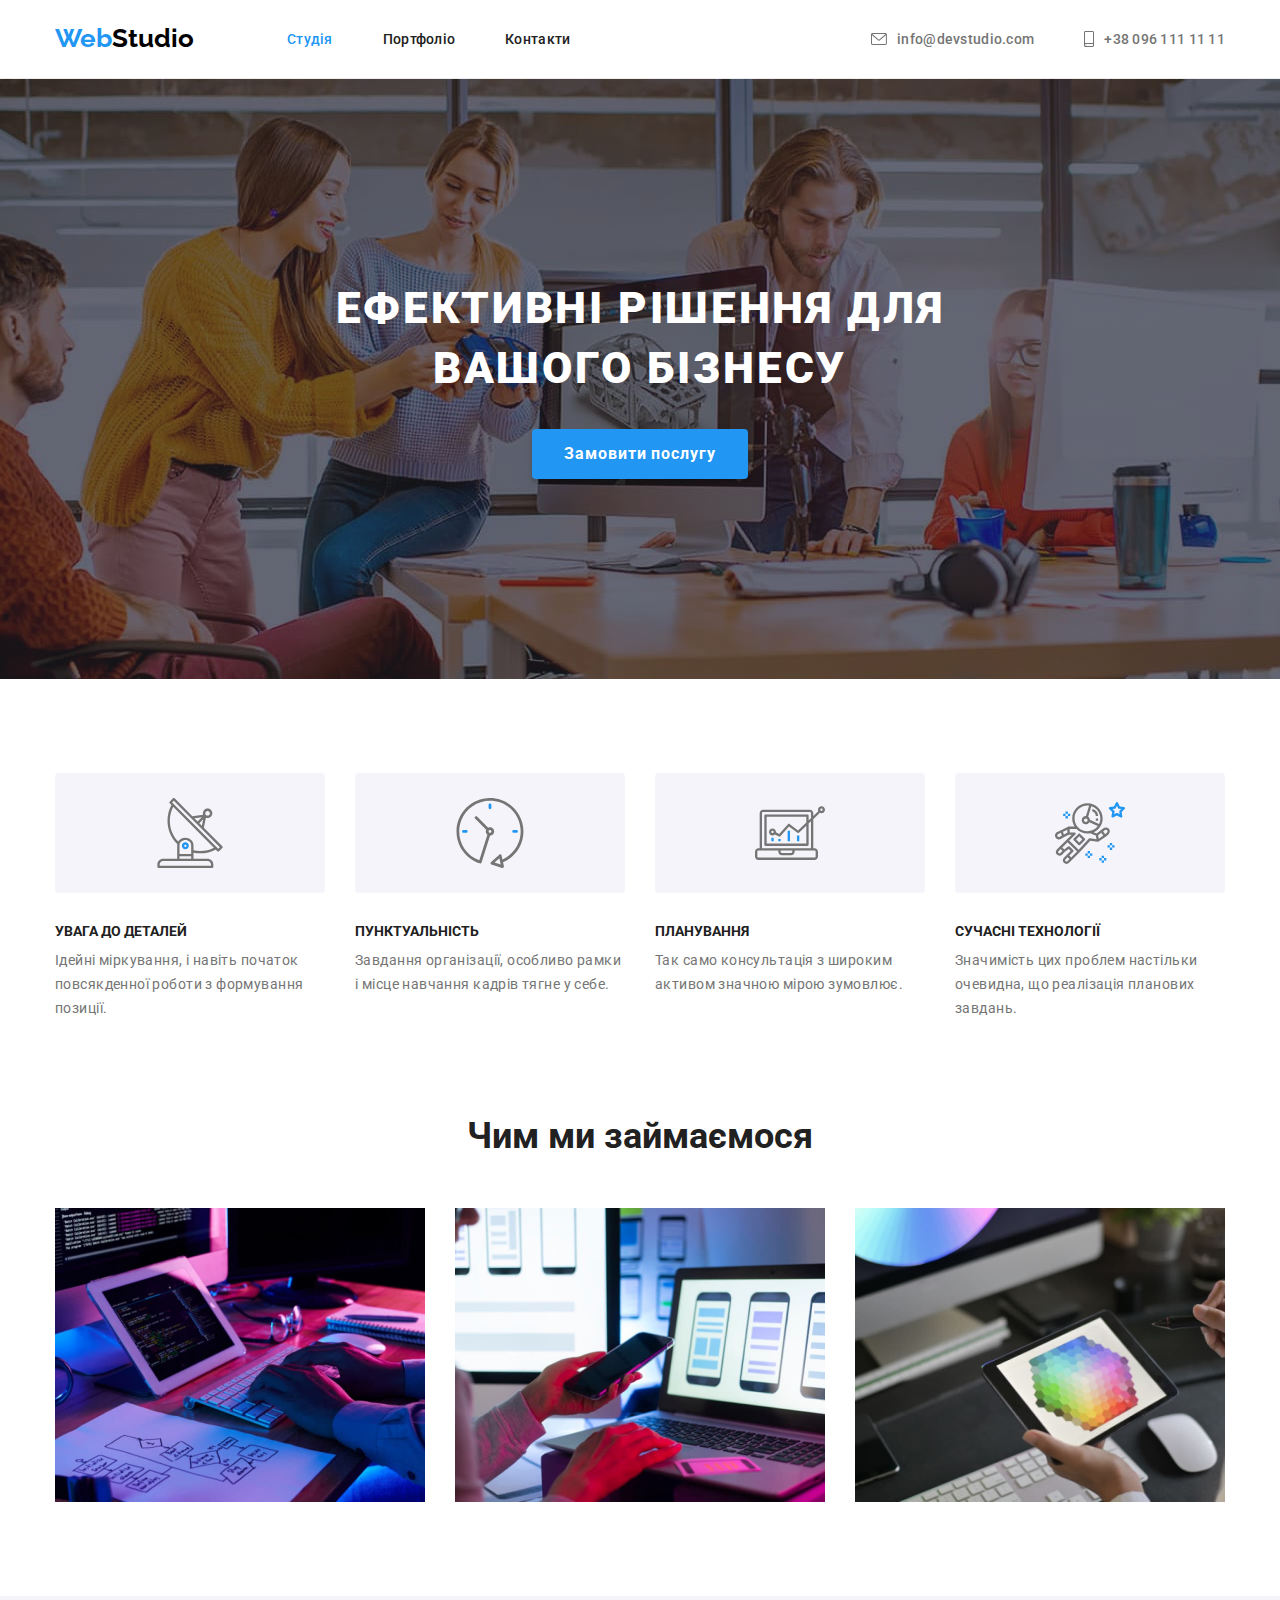
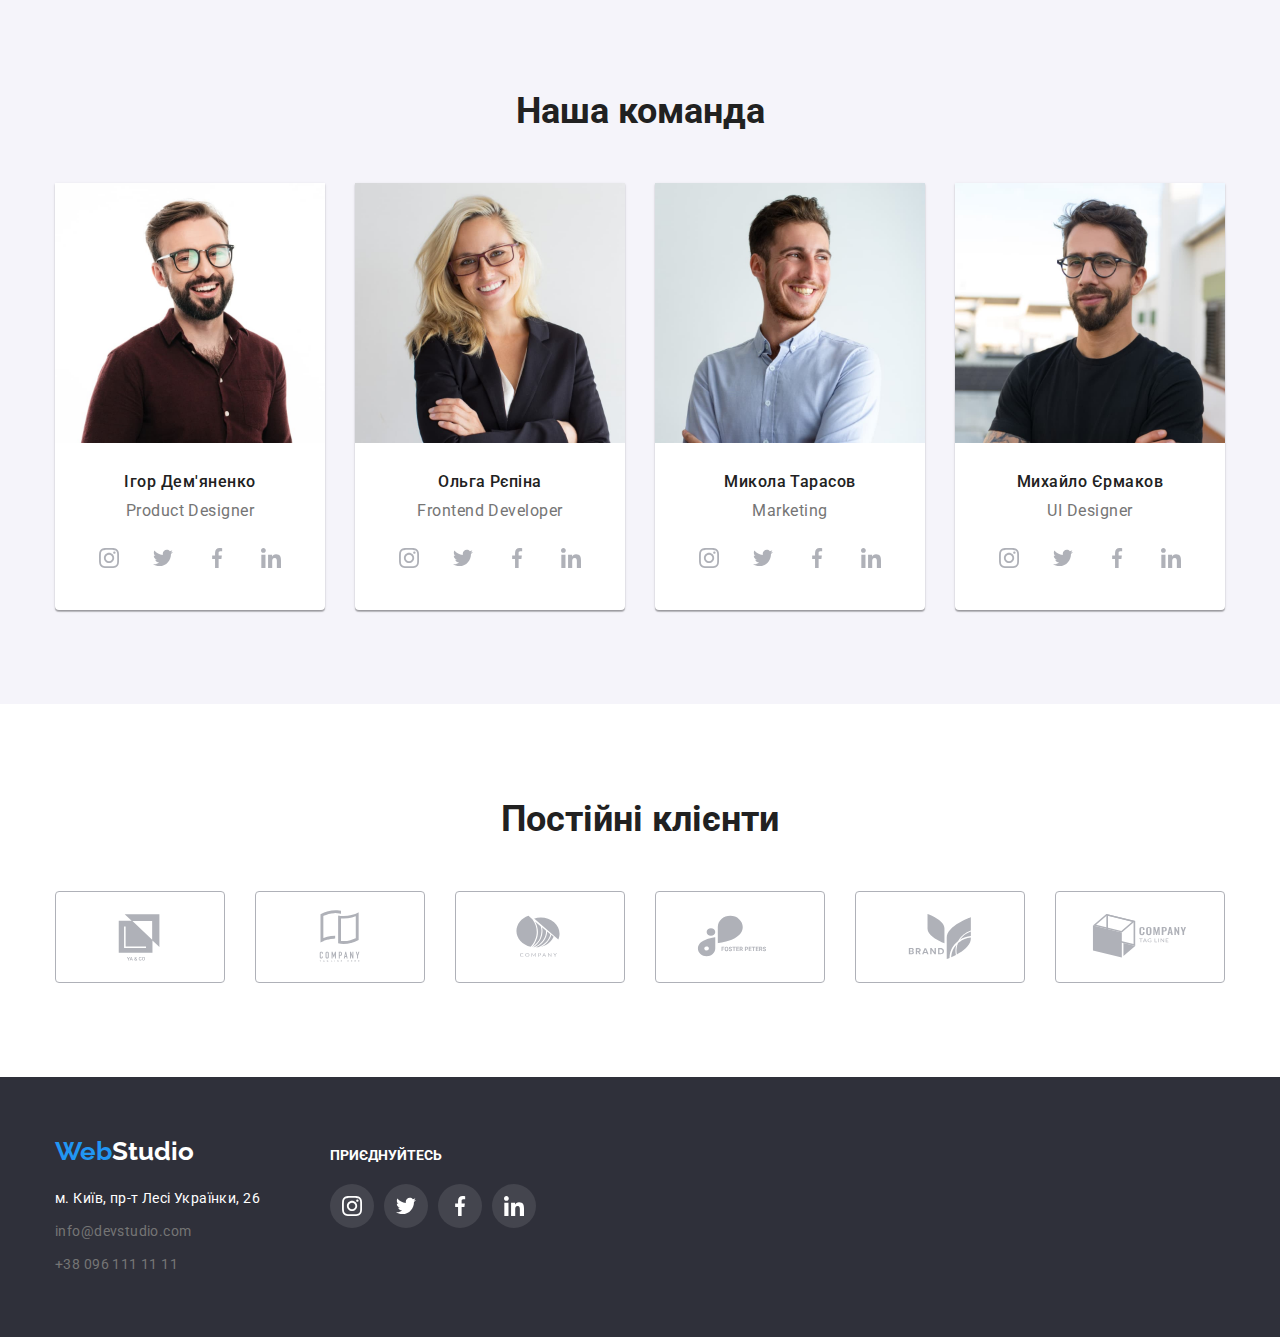
==== index.html @ 62f0c090 "Added hm4" ====
<!DOCTYPE html>
<html lang="uk">
  <head>
    <meta charset="UTF-8" />
    <meta http-equiv="X-UA-Compatible" content="IE=edge" />
    <meta name="viewport" content="width=device-width, initial-scale=1.0" />
    <link rel="preconnect" href="https://fonts.googleapis.com" />
    <link rel="preconnect" href="https://fonts.gstatic.com" crossorigin />
    <link
      href="https://fonts.googleapis.com/css2?family=Raleway:wght@700&family=Roboto:wght@400;500;700;900&display=swap"
      rel="stylesheet"
    />
    <link
      rel="stylesheet"
      href="https://cdnjs.cloudflare.com/ajax/libs/modern-normalize/1.1.0/modern-normalize.css"
      integrity="sha512-Y0MM+V6ymRKN2zStTqzQ227DWhhp4Mzdo6gnlRnuaNCbc+YN/ZH0sBCLTM4M0oSy9c9VKiCvd4Jk44aCLrNS5Q=="
      crossorigin="anonymous"
      referrerpolicy="no-referrer"
    />
    <link rel="stylesheet" href="./css/styles.css" />
    <title>WebStudio</title>
  </head>
  <body>
    <header class="index-header">
      <div class="container header-container">
        <a href="./index.html" class="logo-header"
          ><span class="active">Web</span>Studio</a
        >
        <nav>
          <ul class="list nav-items">
            <li><a href="./index.html" class="active nav-item">Студія</a></li>
            <li>
              <a href="./portfolio.html" class="nav-item black-heading"
                >Портфоліо</a
              >
            </li>
            <li><a href="" class="nav-item black-heading">Контакти</a></li>
          </ul>
        </nav>
        <div class="container-header">
          <ul class="list header-contacts">
            <li class="contact">
              <a href="mailto:info@devstudio.com" class="contact">
                <svg class="icon mail">
                  <use href="./images/icons.svg#icon-mail"></use>
                </svg>
                info@devstudio.com</a
              >
            </li>
            <li class="contact">
              <svg class="icon phone">
                <use href="./images/icons.svg#icon-phone"></use>
              </svg>
              <a href="tel:+380961111111" class="contact">+38 096 111 11 11</a>
            </li>
          </ul>
        </div>
      </div>
    </header>
    <main>
      <section class="heading">
        <div class="container">
          <h1 class="heading-name">Ефективні рішення для вашого бізнесу</h1>
          <button type="button" class="order-btn">Замовити послугу</button>
        </div>
      </section>
      <section class="section sec-features">
        <div class="container">
        <h2 class="hidden">Переваги</h2>
        <ul class="list sec-features">
          <li class="feature-card">
            <div class="icon-container">
              <svg class="icon feature-icon">
                <use href="./images/icons.svg#icon-antenna"></use>
              </svg>
            </div>
            <h3 class="feature-name">УВАГА ДО ДЕТАЛЕЙ</h3>
            <p class="feature-about">
              Ідейні міркування, і навіть початок повсякденної роботи з
              формування позиції.
            </p>
          </li>
          <li class="feature-card">
            <div class="icon-container">
              <svg class="icon feature-icon">
                <use href="./images/icons.svg#icon-clock"></use>
              </svg>
            </div>
            <h3 class="feature-name">ПУНКТУАЛЬНІСТЬ</h3>
            <p class="feature-about">
              Завдання організації, особливо рамки і місце навчання кадрів тягне
              у себе.
            </p>
          </li>
          <li class="feature-card">
            <div class="icon-container">
              <svg class="icon feature-icon">
                <use href="./images/icons.svg#icon-diagram"></use>
              </svg>
            </div>
            <h3 class="feature-name">ПЛАНУВАННЯ</h3>
            <p class="feature-about">
              Так само консультація з широким активом значною мірою зумовлює.
            </p>
          </li>
          <li class="feature-card">
            <div class="icon-container">
              <svg class="icon feature-icon">
                <use href="./images/icons.svg#icon-astronaut"></use>
              </svg>
            </div>
            <h3 class="feature-name">СУЧАСНІ ТЕХНОЛОГІЇ</h3>
            <p class="feature-about">
              Значимість цих проблем настільки очевидна, що реалізація планових
              завдань.
            </p>
          </li>
        </ul>
      </div>
      </section>
      <section class="section what-we-do">
        <div class="container">
          <h2 class="sec-heading">Чим ми займаємося</h2>
          <ul class="list programming-list">
            <li>
              <img
                src="./images/programming_1.jpg"
                alt="programming picture"
                class="sec-heading-img"
              />
            </li>
            <li>
              <img
                src="./images/programming_2.jpg"
                alt="programming picture"
                class="sec-heading-img"
              />
            </li>
            <li>
              <img
                src="./images/programming_3.jpg"
                alt="programming picture"
                class="sec-heading-img"
              />
            </li>
          </ul>
        </div>
      </section>
      <section class="light-grey section">
        <div class="container">
          <h2 class="sec-heading">Наша команда</h2>
          <ul class="list team">
            <li class="team-card">
              <img
                src="./images/product_designer.jpg"
                alt="product designer"
                class="team-img"
              />
              <div class="team-about">
                <h3 class="team-name">Ігор Дем'яненко</h3>
                <p class="team-prof">Product Designer</p>
                <ul class="list social-media-icons">
                  <li class="social-media-icon-bcg">
                    <a href="#" class="social-media-link">
                      <svg class="social-media-icon">
                        <use href="./images/icons.svg#icon-instagram"></use>
                      </svg>
                    </a>
                  </li>
                  <li class="social-media-icon-bcg">
                    <a href="#" class="social-media-link">
                      <svg class="social-media-icon">
                        <use href="./images/icons.svg#icon-twitter"></use>
                      </svg>
                    </a>
                  </li>
                  <li class="social-media-icon-bcg">
                    <a href="#" class="social-media-link">
                      <svg class="social-media-icon">
                        <use href="./images/icons.svg#icon-facebook"></use>
                      </svg>
                    </a>
                  </li>
                  <li class="social-media-icon-bcg">
                    <a href="#" class="social-media-link">
                      <svg class="social-media-icon">
                        <use href="./images/icons.svg#icon-linkedin"></use>
                      </svg>
                    </a>
                  </li>
                </ul>
              </div>
            </li>
            <li class="team-card">
              <img
                src="./images/frontend_developer.jpg"
                alt="frontend developer"
                class="team-img"
              />
              <div class="team-about">
                <h3 class="team-name">Ольга Рєпіна</h3>
                <p class="team-prof">Frontend Developer</p>
                <ul class="list social-media-icons">
                  <li class="social-media-icon-bcg">
                    <a href="#" class="social-media-link">
                      <svg class="social-media-icon">
                        <use href="./images/icons.svg#icon-instagram"></use>
                      </svg>
                    </a>
                  </li>
                  <li class="social-media-icon-bcg">
                    <a href="#" class="social-media-link">
                      <svg class="social-media-icon">
                        <use href="./images/icons.svg#icon-twitter"></use>
                      </svg>
                    </a>
                  </li>
                  <li class="social-media-icon-bcg">
                    <a href="#" class="social-media-link">
                      <svg class="social-media-icon">
                        <use href="./images/icons.svg#icon-facebook"></use>
                      </svg>
                    </a>
                  </li>
                  <li class="social-media-icon-bcg">
                    <a href="#" class="social-media-link">
                      <svg class="social-media-icon">
                        <use href="./images/icons.svg#icon-linkedin"></use>
                      </svg>
                    </a>
                  </li>
                </ul>
              </div>
            </li>
            <li class="team-card">
              <img
                src="./images/marketing.jpg"
                alt="marketing"
                class="team-img"
              />
              <div class="team-about">
                <h3 class="team-name">Микола Тарасов</h3>
                <p class="team-prof">Marketing</p>
                <ul class="list social-media-icons">
                  <li class="social-media-icon-bcg">
                    <a href="#" class="social-media-link">
                      <svg class="social-media-icon">
                        <use href="./images/icons.svg#icon-instagram"></use>
                      </svg>
                    </a>
                  </li>
                  <li class="social-media-icon-bcg">
                    <a href="#" class="social-media-link">
                      <svg class="social-media-icon">
                        <use href="./images/icons.svg#icon-twitter"></use>
                      </svg>
                    </a>
                  </li>
                  <li class="social-media-icon-bcg">
                    <a href="#" class="social-media-link">
                      <svg class="social-media-icon">
                        <use href="./images/icons.svg#icon-facebook"></use>
                      </svg>
                    </a>
                  </li>
                  <li class="social-media-icon-bcg">
                    <a href="#" class="social-media-link">
                      <svg class="social-media-icon">
                        <use href="./images/icons.svg#icon-linkedin"></use>
                      </svg>
                    </a>
                  </li>
                </ul>
              </div>
            </li>
            <li class="team-card">
              <img
                src="./images/ui_designer.jpg"
                alt="ui designer"
                class="team-img"
              />
              <div class="team-about">
                <h3 class="team-name">Михайло Єрмаков</h3>
                <p class="team-prof">UI Designer</p>
                <ul class="list social-media-icons">
                  <li class="social-media-icon-bcg">
                    <a href="#" class="social-media-link">
                      <svg class="social-media-icon">
                        <use href="./images/icons.svg#icon-instagram"></use>
                      </svg>
                    </a>
                  </li>
                  <li class="social-media-icon-bcg">
                    <a href="#" class="social-media-link">
                      <svg class="social-media-icon">
                        <use href="./images/icons.svg#icon-twitter"></use>
                      </svg>
                    </a>
                  </li>
                  <li class="social-media-icon-bcg">
                    <a href="#" class="social-media-link">
                      <svg class="social-media-icon">
                        <use href="./images/icons.svg#icon-facebook"></use>
                      </svg>
                    </a>
                  </li>
                  <li class="social-media-icon-bcg">
                    <a href="#" class="social-media-link">
                      <svg class="social-media-icon">
                        <use href="./images/icons.svg#icon-linkedin"></use>
                      </svg>
                    </a>
                  </li>
                </ul>
              </div>
            </li>
          </ul>
        </div>
      </section>
      <section class="section">
        <h2 class="sec-heading">Постійні клієнти</h2>
        <ul class="list clients">
          <li class="client">
            <a href="#" class="client-link">
              <svg class="client-icon">
                <use href="./images/icons.svg#icon-client"></use>
              </svg>
            </a>
          </li>
          <li class="client">
            <a href="#" class="client-link">
              <svg class="client-icon">
                <use href="./images/icons.svg#icon-client-1"></use>
              </svg>
            </a>
          </li>
          <li class="client">
            <a href="#" class="client-link">
              <svg class="client-icon">
                <use href="./images/icons.svg#icon-client-2"></use>
              </svg>
            </a>
          </li>
          <li class="client">
            <a href="#" class="client-link">
              <svg class="client-icon">
                <use href="./images/icons.svg#icon-client-3"></use>
              </svg>
            </a>
          </li>
          <li class="client">
            <a href="#" class="client-link">
              <svg class="client-icon">
                <use href="./images/icons.svg#icon-client-4"></use>
              </svg>
            </a>
          </li>
          <li class="client">
            <a href="#" class="client-link">
              <svg class="client-icon">
                <use href="./images/icons.svg#icon-client-5"></use>
              </svg>
            </a>
          </li>
        </ul>
      </section>
    </main>
    <footer class="contacts">
      <div class="container footer">
        <div>
          <a href=" " target="_blank" class="logo-footer"
            ><span class="active">Web</span>Studio</a
          >
          <address>
            <ul class="list">
              <li class="footer-link">
                <a
                  class="link white"
                  href="https://www.google.com/maps/place/Lesi+Ukrainky+Blvd,+26,+Kyiv,+02000/@50.4265841,30.5361971,17z/data=!3m1!4b1!4m5!3m4!1s0x40d4cf0e033ecbe9:0x57a4dffefec77da0!8m2!3d50.4265807!4d30.5383858"
                  target="_blank"
                  >м. Київ, пр-т Лесі Українки, 26</a
                >
              </li>
              <li class="footer-link">
                <a href="mailto:info@devstudio.com" class="link grey"
                  >info@devstudio.com</a
                >
              </li>
              <li class="footer-link">
                <a href="tel:+380961111111" class="link grey"
                  >+38 096 111 11 11</a
                >
              </li>
            </ul>
          </address>
        </div>
        <div>
          <p class="followership">Приєднуйтесь</p>
          <ul class="list social-media-icons">
            <li class="social-media-icon-bcg">
              <a href="#" class="social-media-link white">
                <svg class="social-media-icon">
                  <use href="./images/icons.svg#icon-instagram"></use>
                </svg>
              </a>
            </li>
            <li class="social-media-icon-bcg">
              <a href="#" class="social-media-link white">
                <svg class="social-media-icon">
                  <use href="./images/icons.svg#icon-twitter"></use>
                </svg>
              </a>
            </li>
            <li class="social-media-icon-bcg">
              <a href="#" class="social-media-link white">
                <svg class="social-media-icon">
                  <use href="./images/icons.svg#icon-facebook"></use>
                </svg>
              </a>
            </li>
            <li class="social-media-icon-bcg">
              <a href="#" class="social-media-link white">
                <svg class="social-media-icon">
                  <use href="./images/icons.svg#icon-linkedin"></use>
                </svg>
              </a>
            </li>
          </ul>
        </div>
      </div>
    </footer>
  </body>
</html>
---- css/styles.css ----
:root {
  --accent-blue: #2196f3;
  --accent-background: #2f303a;
  --black: #000;
  --black-heading: #212121;
  --font: "Roboto", Arial, sans-serif;
  --font-logo: "Raleway", Arial, sans-serif;
  --grey: #757575;
  --icon: #afb1b8;
  --light-grey: #f5f4fa;
  --white: #fff;
}
*,
*::after,
*::before {
  box-sizing: border-box;
}
body {
  background-color: var(--white);
  color: var(--black-heading);
  font-family: var(--font);
  font-size: 14px;
  font-style: normal;
}
h1,
h2,
h3,
p {
  margin: 0;
}
img {
  display: block;
  height: auto;
  max-width: 100%;
}
ul {
  margin: 0;
  margin-block-start: 1em;
  margin-block-end: 1em;
  margin-inline-start: 0px;
  margin-inline-end: 0px;
  padding: 0;
  padding-inline-start: 40px;
}
.active {
  color: var(--accent-blue);
}
.black-heading {
  color: var(--black-heading);
}
.blue {
  background-color: var(--accent-blue);
  border-color: var(--accent-blue);
}
.client {
  height: 92px;
  width: 170px;
}
.clients {
  display: flex;
  gap: 30px;
  justify-content: center;
}
.client-icon {
  fill: currentColor;
  display: block;
  height: 60px;
  width: 106px;
}
.client-link {
  align-items: center;
  border: 1px solid var(--icon);
  border-radius: 4px;
  color: var(--icon);
  display: flex;
  justify-content: center;
  height: 100%;
  transition-duration: 250ms;
  transition-property: color, border-color;
  transition-timing-function: cubic-bezier(0.4, 0, 0.2, 1);
  width: 100%;
}
.client-link:hover,
.client-link:focus {
  border-color: var(--accent-blue);
  color: var(--accent-blue);
  cursor: pointer;
}
.contact {
  align-items: center;
  display: flex;
  gap: 10px;
  color: var(--grey);
  font-weight: 500;
  letter-spacing: 0.02em;
  text-decoration: none;
  transition-duration: 250ms;
  transition-timing-function: cubic-bezier(0.4, 0, 0.2, 1);
  transition-property: color;
}
.contact:hover,
.contact:focus {
  color: var(--accent-blue);
}
.contacts {
  background-color: var(--accent-background);
  padding: 60px 0px;
}
.container {
  margin: 0 auto;
  padding-left: 15px;
  padding-right: 15px;
  width: 1200px;
}
.container-header {
  list-style: none;
  margin: 0;
  padding: 0;
  display: flex;
  gap: 50px;
  margin-left: auto;
}
.sec-features {
  display: flex;
  gap: 30px;
  padding-bottom: 0;
}
.feature-about {
  color: var(--grey);
  letter-spacing: 0.03em;
  line-height: 1.71;
}
.feature-card {
  width: 270px;
}
.features-card > .icon {
  background-color: var(--light-grey);
  margin-bottom: 30px;
}
.feature-icon {
  height: 70px;
  width: 70px;
}
.features-list {
  display: flex;
  gap: 30px;
  padding-bottom: 0;
}
.feature-name {
  font-size: 14px;
  font-weight: 700;
  margin-bottom: 10px;
  text-transform: uppercase;
}
.followership {
  color: var(--white);
  font-weight: 700;
  line-height: 1.14;
  margin-bottom: 20px;
  text-decoration: none;
  text-transform: uppercase;
}
.footer.container {
  align-items: baseline;
  display: flex;
  gap: 70px;
}
.footer-link {
  display: block;
}
.footer-link:not(:last-child) {
  margin-bottom: 9px;
}
.grey {
  color: var(--grey);
}
.header-contacts {
  display: flex;
  gap: 50px;
  margin-left: auto;
  padding-top: 32px;
  padding-bottom: 32px;
}
.header-container {
  align-items: center;
  display: flex;
}
.heading {
  background-color: var(--accent-background);
  background-image: linear-gradient(
    to right,
    rgba(47, 48, 58, 0.4),
    rgba(47, 48, 58, 0.4)
  ),
  url("../images/heading.jpg");
  background-position: center;
  background-repeat: no-repeat;
  background-size: cover;
  margin: 0 auto;
  max-width: 1600px;
  min-height: 600px;
  padding: 200px 0px;
  text-align: center;
}
.heading-name {
  color: var(--white);
  font-size: 44px;
  font-weight: 900;
  letter-spacing: 0.06em;
  line-height: 1.36;
  margin: 0 auto 30px;
  text-transform: uppercase;
  width: 696px;
}
.hidden {
  border: 0;
  clip: rect(0 0 0 0);
  clip-path: inset(50%);
  height: 1px;
  overflow: hidden;
  padding: 0;
  position: absolute;
  margin: -1px;
  white-space: nowrap;
  width: 1px;
}
.icon {
  color: var(--grey);
  display: block;
  fill: currentColor;
}
.icon:hover, .icon:focus {
  color: var(--accent-blue);
}
.icon-container {
  align-items: center;
  background-color: var(--light-grey);
  border-radius: 4px;
  display: flex;
  height: 120px;
  justify-content: center;
  margin-bottom: 30px;
}
.icon.mail {
  height: 12px;
  width: 16px;
}
.icon.phone {
  height: 16px;
  width: 10px;
}
.index-header {
  border-bottom: 1px solid #ececec;
}
.light-grey {
  background-color: var(--light-grey);
  border-color: var(--light-grey);
}
.link {
  font-style: normal;
  line-height: 1.71;
  letter-spacing: 0.03em;
  text-decoration: none;
}
.link:hover,
.link:focus {
  color: var(--accent-blue);
}
.list {
  list-style: none;
  margin: 0;
  padding: 0;
}
.logo-header {
  color: var(--black);
  font-family: var(--font-logo);
  font-size: 26px;
  font-weight: 700;
  margin-right: 93px;
  padding: 24px 0px;
  text-decoration: none;
}
.logo-footer {
  display: block;
  color: var(--white);
  font-size: 26px;
  font-weight: 700;
  font-family: var(--font-logo);
  margin-bottom: 20px;
  text-decoration: none;
  width: 200px;
}
.menu {
  display: flex;
  gap: 8px;
  justify-content: center;
  margin-bottom: 50px;
}
.menu-btn {
  font-family: var(--font);
  font-size: 16px;
  font-weight: 500;
  color: var(--black-heading);
  cursor: pointer;
  background-color: var(--light-grey);
  border: none;
  border-radius: 4px;
  line-height: 1.62;
  letter-spacing: 0.03em;
  padding: 6px 22px;
}
.menu-btn:hover,
.menu-btn:focus {
  color: var(--white);
  background-color: var(--accent-blue);
  box-shadow: 0px 3px 1px rgba(0, 0, 0, 0.1), 0px 1px 2px rgba(0, 0, 0, 0.08),
  0px 2px 2px rgba(0, 0, 0, 0.12);
}
.nav-item {
  font-weight: 500;
  letter-spacing: 0.02em;
  padding-bottom: 32px;
  padding-top: 32px;
  text-decoration: none;
  transition-duration: 250ms;
  transition-timing-function: cubic-bezier(0.4, 0, 0.2, 1);
  transition-property: color;
}
.nav-item:hover,
.nav-item:focus {
  color: var(--accent-blue);
}
.nav-items {
  display: flex;
  gap: 50px;
}
.order-btn {
  background-color: var(--accent-blue);
  border: none;
  border-radius: 4px;
  box-shadow: 0px 4px 4px rgba(0, 0, 0, 0.15);
  color: var(--white);
  cursor: pointer;
  font-size: 16px;
  font-weight: 700;
  letter-spacing: 0.06em;
  line-height: 1.9;
  min-width: 216px;
  padding: 10px 32px;
  text-align: center;
}
.programming-list {
  display: flex;
  gap: 30px;
}
.project {
  width: 370px;
}
.project:hover,
.project:focus {
  box-shadow: 0px 1px 1px rgba(0, 0, 0, 0.12), 0px 4px 4px rgba(0, 0, 0, 0.06),
    1px 4px 6px rgba(0, 0, 0, 0.16);
}
.project-about {
  border: 1px solid var(--light-grey);
  border-top: none;
  padding: 20px 24px;
} 
.project-img {
  height: 294px;
  width: 370px;
}
.project-name {
  color: var(--black-heading);
  font-size: 18px;
  font-weight: 700;
  letter-spacing: 0.06em;
  line-height: 2;
}
.project-type {
  color: var(--grey);
  font-size: 16px;
  letter-spacing: 0.03em;
  line-height: 1.88;
  margin-top: 4px;
}
.projects {
  display: flex;
  flex-wrap: wrap;
  gap: 30px;
}
.section {
  padding: 94px 0;
}
.sec-heading {
  font-size: 36px;
  font-weight: 700;
  line-height: 1.2;
  margin-bottom: 50px;
  text-align: center;
}
.sec-heading-img {
  height: 294px;
  width: 370px;
}
.social-media-icon {
  fill: currentColor;
  height: 20px;
  width: 20px;
}
.social-media-icons {
  align-items: center;
  display: flex;
  gap: 10px;
  justify-content: center;
}
.social-media-icon-bcg {
  height: 44px;
  width: 44px;
}
.social-media-link {
  align-items: center;
  border-radius: 50%;
  color: var(--icon);
  display: flex;
  height: 100%;
  justify-content: center;
  width: 100%;
}
.social-media-link:hover,
.social-media-link:focus {
  background-color: var(--accent-blue);
  color: var(--white);
}
.social-media-link.white {
  background-color: rgba(255, 255, 255, 0.1);
  color: var(--white);
}
.social-media-link.white:hover,
.social-media-link.white:focus {
  background-color: var(--accent-blue);
  color: var(--white);
}
.team {
  display: flex;
  gap: 30px;
  text-align: center;
}
.team-about {
  padding: 30px 0;
}
.team-card {
  background-color: var(--white);
  box-shadow: 0px 1px 3px rgba(0, 0, 0, 0.12), 0px 1px 1px rgba(0, 0, 0, 0.14),
    0px 2px 1px rgba(0, 0, 0, 0.2);
  border-radius: 0 0 4px 4px;
}
.team-img {
  height: 260px;
  margin-bottom: 0px;
  width: 270px;
}
.team-name {
  font-weight: 500;
  font-size: 16px;
  letter-spacing: 0.03em;
  margin-bottom: 10px;
  text-align: center;
}
.team-prof {
  color: var(--grey);
  font-size: 16px;
  letter-spacing: 0.03em;
  margin-bottom: 16px;
  text-align: center;
}
.what-we-do {
  padding-top: 0;
}
.white {
  color: var(--white);
}
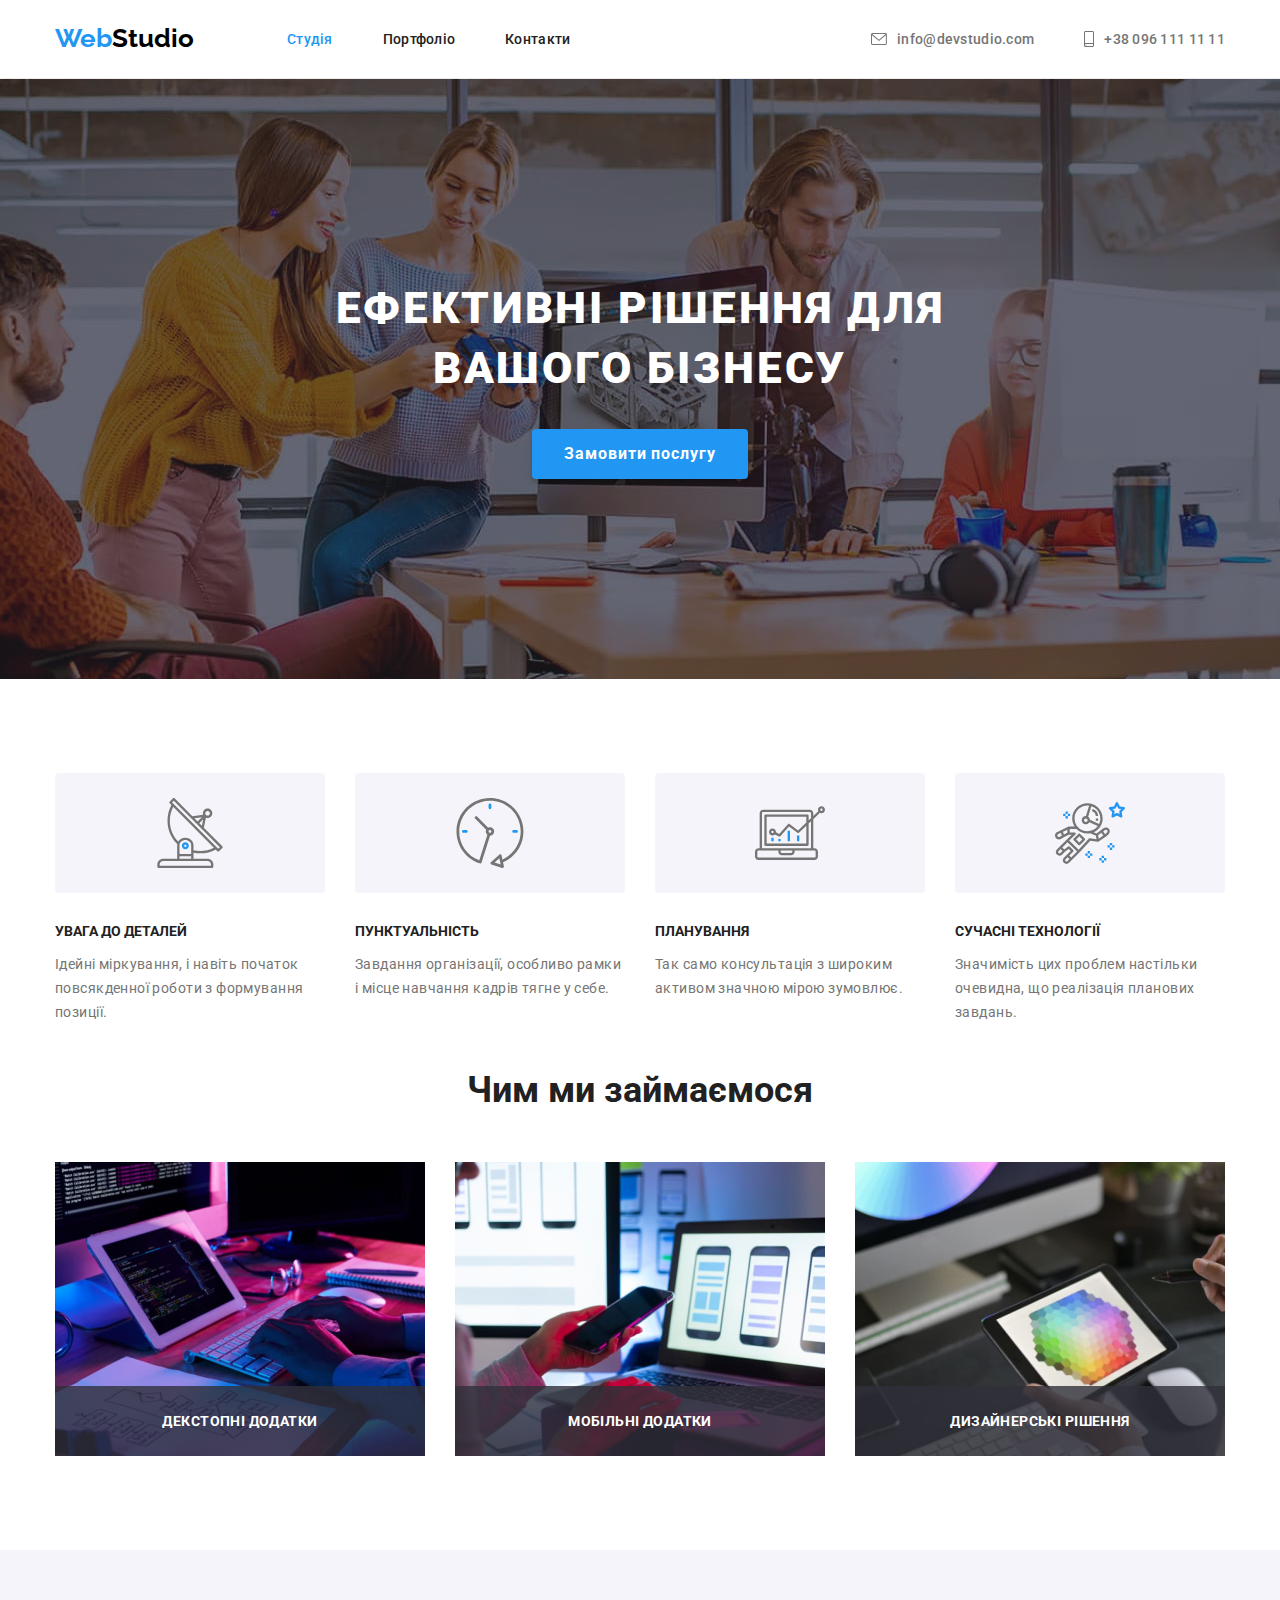
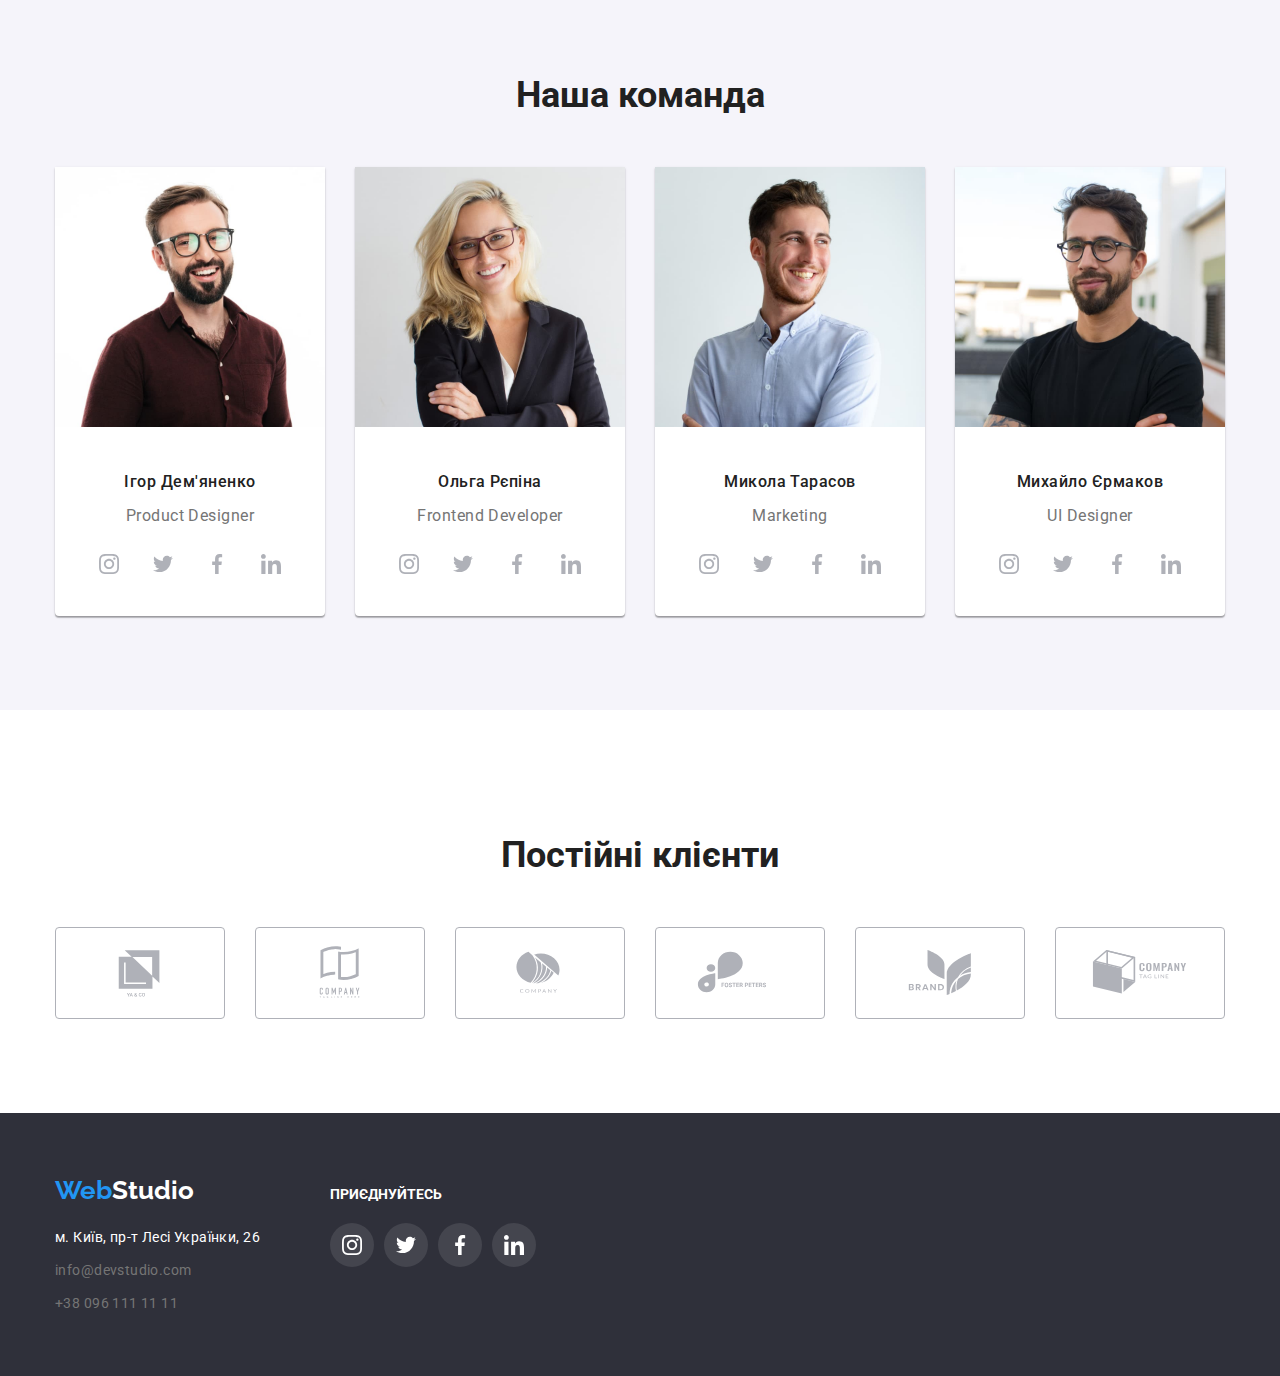
==== commit 699ca4e8: "Added activity-descr, js" ====
--- a/index.html
+++ b/index.html
@@ -28,13 +28,19 @@
         >
         <nav>
           <ul class="list nav-items">
-            <li><a href="./index.html" class="active nav-item">Студія</a></li>
+            <li>
+              <a href="./index.html" class="active nav-item">
+                Студія</a>
+              </li>
             <li>
               <a href="./portfolio.html" class="nav-item black-heading"
                 >Портфоліо</a
               >
             </li>
-            <li><a href="" class="nav-item black-heading">Контакти</a></li>
+            <li>
+              <a href="" class="nav-item black-heading">
+              Контакти</a>
+            </li>
           </ul>
         </nav>
         <div class="container-header">
@@ -48,10 +54,12 @@
               >
             </li>
             <li class="contact">
-              <svg class="icon phone">
-                <use href="./images/icons.svg#icon-phone"></use>
-              </svg>
-              <a href="tel:+380961111111" class="contact">+38 096 111 11 11</a>
+              <a href="tel:+380961111111" class="contact">
+                <svg class="icon phone">
+                  <use href="./images/icons.svg#icon-phone"></use>
+                </svg>
+              +38 096 111 11 11</a
+              >
             </li>
           </ul>
         </div>
@@ -123,25 +131,40 @@
           <h2 class="sec-heading">Чим ми займаємося</h2>
           <ul class="list programming-list">
             <li>
+              <div class="activity">
               <img
                 src="./images/programming_1.jpg"
                 alt="programming picture"
                 class="sec-heading-img"
               />
-            </li>
-            <li>
+              <div class="activity-descr">
+                <p class="activity-descr-text">Декстопні додатки</p>
+              </div>
+            </div>
+            </li>
+            <li>
+              <div class="activity">
               <img
                 src="./images/programming_2.jpg"
                 alt="programming picture"
                 class="sec-heading-img"
               />
-            </li>
-            <li>
+              <div class="activity-descr">
+                <p class="activity-descr-text">Мобільні додатки</p>
+              </div>
+            </div>
+            </li>
+            <li>
+              <div class="activity">
               <img
                 src="./images/programming_3.jpg"
                 alt="programming picture"
                 class="sec-heading-img"
               />
+              <div class="activity-descr">
+                <p class="activity-descr-text">Дизайнерські рішення</p>
+              </div>
+            </div>
             </li>
           </ul>
         </div>
@@ -429,5 +452,6 @@
         </div>
       </div>
     </footer>
+    <script src="./js/modal.js"></script>
   </body>
 </html>
--- a/css/styles.css
+++ b/css/styles.css
@@ -8,6 +8,7 @@
   --grey: #757575;
   --icon: #afb1b8;
   --light-grey: #f5f4fa;
+  --timing-function: cubic-bezier(0.4, 0, 0.2, 1);
   --white: #fff;
 }
 *,
@@ -21,12 +22,6 @@
   font-family: var(--font);
   font-size: 14px;
   font-style: normal;
-}
-h1,
-h2,
-h3,
-p {
-  margin: 0;
 }
 img {
   display: block;
@@ -45,6 +40,28 @@
 .active {
   color: var(--accent-blue);
 }
+.activity {
+  position: relative;
+}
+.activity-descr {
+  background-color: rgba(47, 48, 58, 0.8);
+  bottom: 0;
+  height: 70px;
+  justify-content: center;
+  position: absolute;
+  width: 100%;
+}
+.activity-descr-text {
+  color: var(--white);
+font-family: var(--font);
+font-weight: 700;
+letter-spacing: 0.03em;
+line-height: 16px;
+margin: 0;
+padding: 27px 0px;
+text-align: center;
+text-transform: uppercase;
+}
 .black-heading {
   color: var(--black-heading);
 }
@@ -77,7 +94,7 @@
   height: 100%;
   transition-duration: 250ms;
   transition-property: color, border-color;
-  transition-timing-function: cubic-bezier(0.4, 0, 0.2, 1);
+  transition-timing-function: var(--timing-function);
   width: 100%;
 }
 .client-link:hover,
@@ -95,7 +112,7 @@
   letter-spacing: 0.02em;
   text-decoration: none;
   transition-duration: 250ms;
-  transition-timing-function: cubic-bezier(0.4, 0, 0.2, 1);
+  transition-timing-function: var(--timing-function);
   transition-property: color;
 }
 .contact:hover,
@@ -119,11 +136,6 @@
   display: flex;
   gap: 50px;
   margin-left: auto;
-}
-.sec-features {
-  display: flex;
-  gap: 30px;
-  padding-bottom: 0;
 }
 .feature-about {
   color: var(--grey);
@@ -321,14 +333,32 @@
   letter-spacing: 0.02em;
   padding-bottom: 32px;
   padding-top: 32px;
+  position: relative;
   text-decoration: none;
   transition-duration: 250ms;
-  transition-timing-function: cubic-bezier(0.4, 0, 0.2, 1);
+  transition-timing-function: var(--timing-function);
   transition-property: color;
 }
 .nav-item:hover,
 .nav-item:focus {
   color: var(--accent-blue);
+}
+.nav-item::after{
+  background-color: var(--accent-blue);
+  border-radius: 2px;
+  bottom: 0;
+  content: '';
+  display: block;
+  height: 4px;
+  left: 0;
+  opacity: 0;
+  position: absolute;
+  transition: opacity 250ms var(--timing-function);
+  width: 100%;
+}
+.nav-item:hover::after {
+  display: block;
+  opacity: 1;
 }
 .nav-items {
   display: flex;
@@ -348,6 +378,9 @@
   min-width: 216px;
   padding: 10px 32px;
   text-align: center;
+}
+.product-thumb::before {
+  background-color: red;
 }
 .programming-list {
   display: flex;
@@ -392,6 +425,11 @@
 .section {
   padding: 94px 0;
 }
+.sec-features {
+  display: flex;
+  gap: 30px;
+  padding-bottom: 0;
+}
 .sec-heading {
   font-size: 36px;
   font-weight: 700;
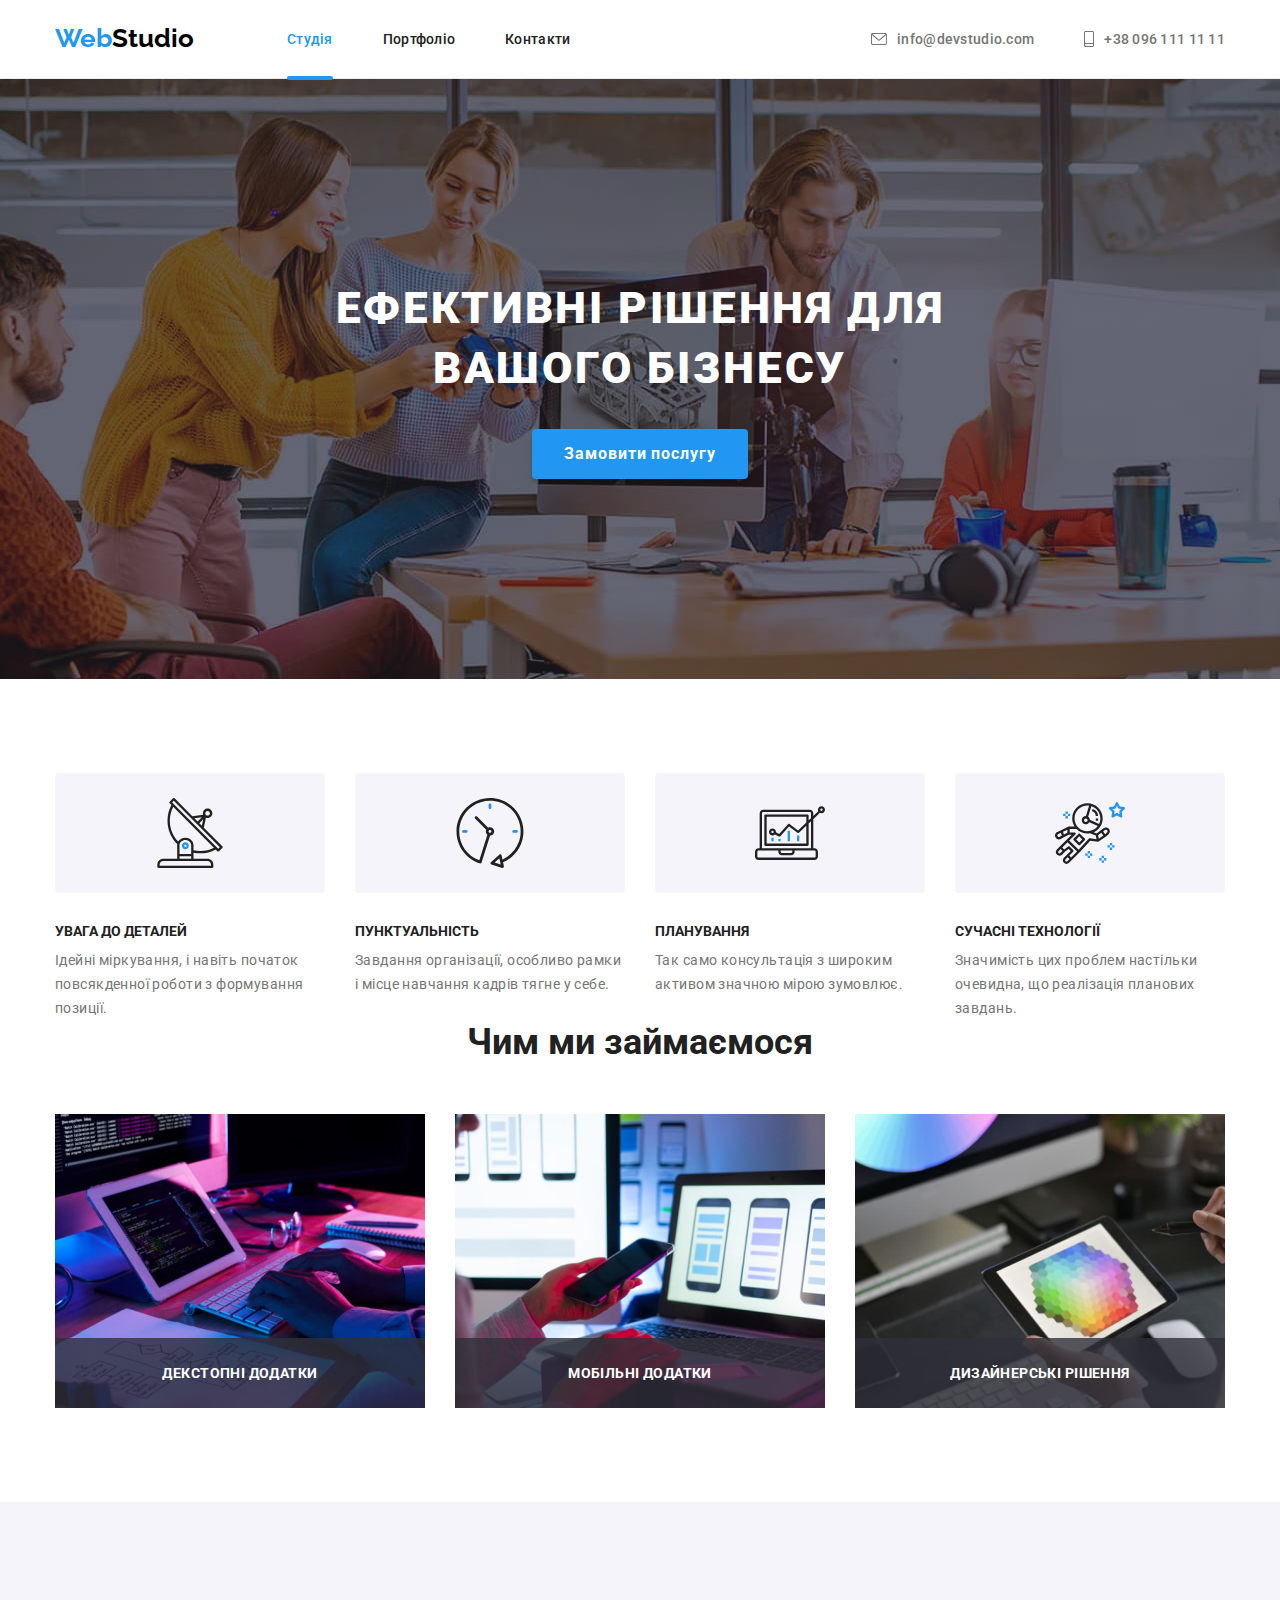
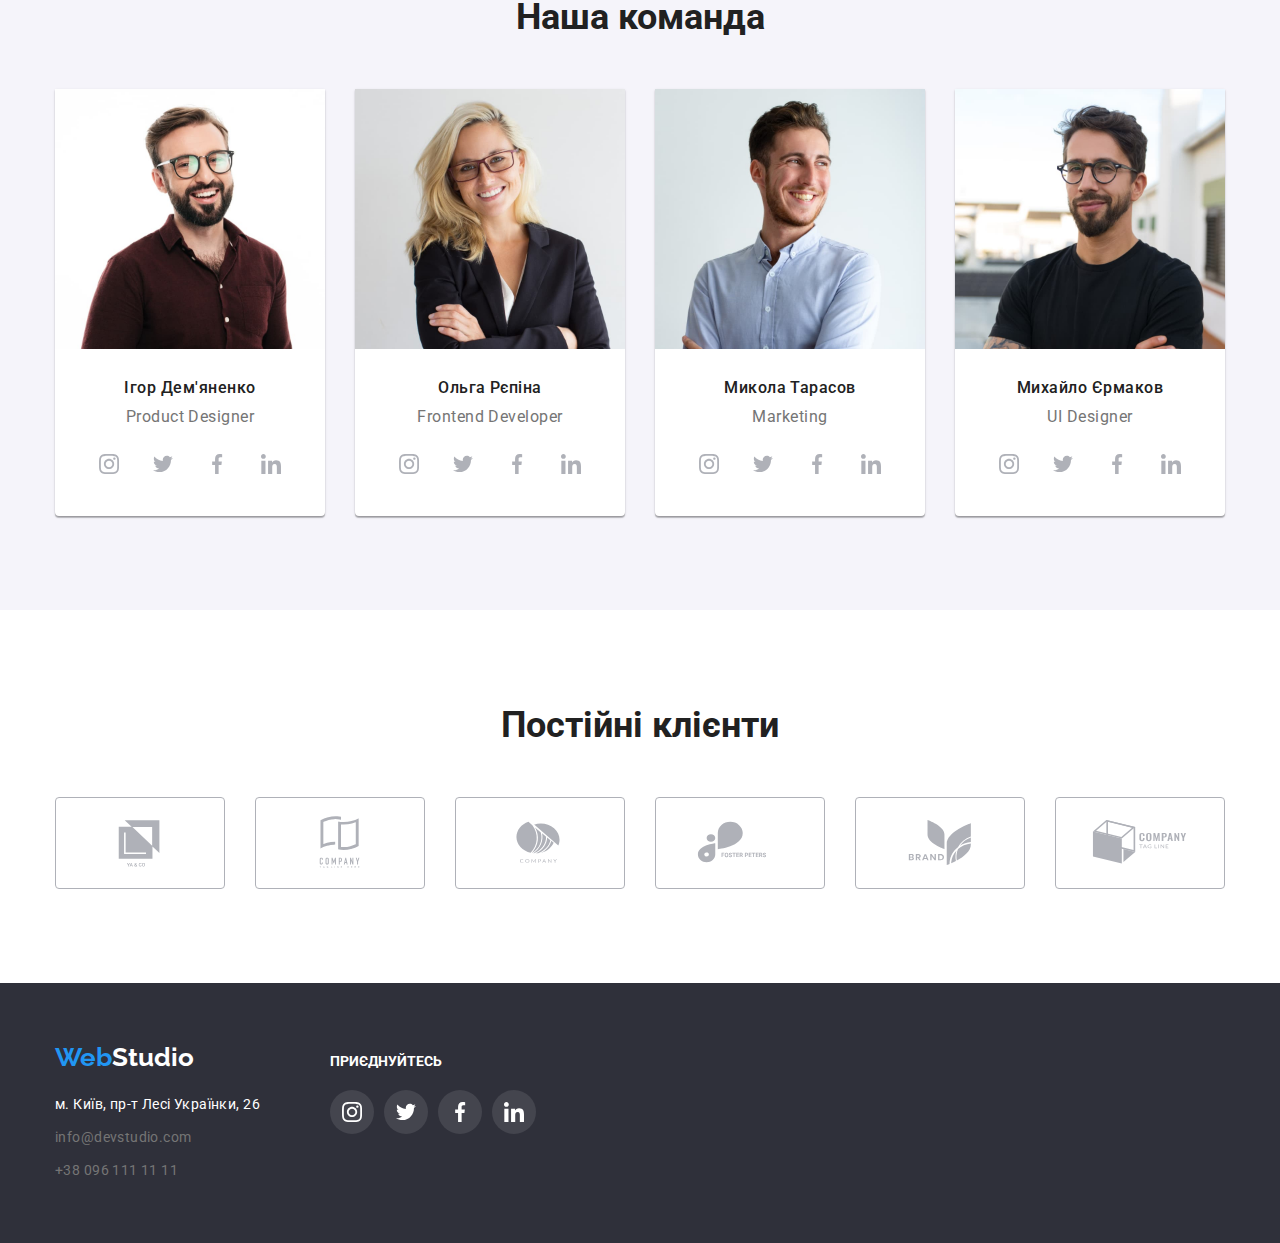
==== commit 25ec59ee: "Fixed bugs" ====
--- a/index.html
+++ b/index.html
@@ -29,17 +29,15 @@
         <nav>
           <ul class="list nav-items">
             <li>
-              <a href="./index.html" class="active nav-item">
-                Студія</a>
-              </li>
+              <a href="./index.html" class="active-tab nav-item"> Студія</a>
+            </li>
             <li>
               <a href="./portfolio.html" class="nav-item black-heading"
                 >Портфоліо</a
               >
             </li>
             <li>
-              <a href="" class="nav-item black-heading">
-              Контакти</a>
+              <a href="" class="nav-item black-heading"> Контакти</a>
             </li>
           </ul>
         </nav>
@@ -58,7 +56,7 @@
                 <svg class="icon phone">
                   <use href="./images/icons.svg#icon-phone"></use>
                 </svg>
-              +38 096 111 11 11</a
+                +38 096 111 11 11</a
               >
             </li>
           </ul>
@@ -69,62 +67,64 @@
       <section class="heading">
         <div class="container">
           <h1 class="heading-name">Ефективні рішення для вашого бізнесу</h1>
-          <button type="button" class="order-btn">Замовити послугу</button>
+          <button type="button" class="order-btn" data-modal-open>
+            Замовити послугу
+          </button>
         </div>
       </section>
       <section class="section sec-features">
         <div class="container">
-        <h2 class="hidden">Переваги</h2>
-        <ul class="list sec-features">
-          <li class="feature-card">
-            <div class="icon-container">
-              <svg class="icon feature-icon">
-                <use href="./images/icons.svg#icon-antenna"></use>
-              </svg>
-            </div>
-            <h3 class="feature-name">УВАГА ДО ДЕТАЛЕЙ</h3>
-            <p class="feature-about">
-              Ідейні міркування, і навіть початок повсякденної роботи з
-              формування позиції.
-            </p>
-          </li>
-          <li class="feature-card">
-            <div class="icon-container">
-              <svg class="icon feature-icon">
-                <use href="./images/icons.svg#icon-clock"></use>
-              </svg>
-            </div>
-            <h3 class="feature-name">ПУНКТУАЛЬНІСТЬ</h3>
-            <p class="feature-about">
-              Завдання організації, особливо рамки і місце навчання кадрів тягне
-              у себе.
-            </p>
-          </li>
-          <li class="feature-card">
-            <div class="icon-container">
-              <svg class="icon feature-icon">
-                <use href="./images/icons.svg#icon-diagram"></use>
-              </svg>
-            </div>
-            <h3 class="feature-name">ПЛАНУВАННЯ</h3>
-            <p class="feature-about">
-              Так само консультація з широким активом значною мірою зумовлює.
-            </p>
-          </li>
-          <li class="feature-card">
-            <div class="icon-container">
-              <svg class="icon feature-icon">
-                <use href="./images/icons.svg#icon-astronaut"></use>
-              </svg>
-            </div>
-            <h3 class="feature-name">СУЧАСНІ ТЕХНОЛОГІЇ</h3>
-            <p class="feature-about">
-              Значимість цих проблем настільки очевидна, що реалізація планових
-              завдань.
-            </p>
-          </li>
-        </ul>
-      </div>
+          <h2 class="hidden">Переваги</h2>
+          <ul class="list sec-features">
+            <li class="feature-card">
+              <div class="icon-container">
+                <svg class="icon feature-icon">
+                  <use href="./images/icons.svg#icon-antenna"></use>
+                </svg>
+              </div>
+              <h3 class="feature-name">УВАГА ДО ДЕТАЛЕЙ</h3>
+              <p class="feature-about">
+                Ідейні міркування, і навіть початок повсякденної роботи з
+                формування позиції.
+              </p>
+            </li>
+            <li class="feature-card">
+              <div class="icon-container">
+                <svg class="icon feature-icon">
+                  <use href="./images/icons.svg#icon-clock"></use>
+                </svg>
+              </div>
+              <h3 class="feature-name">ПУНКТУАЛЬНІСТЬ</h3>
+              <p class="feature-about">
+                Завдання організації, особливо рамки і місце навчання кадрів
+                тягне у себе.
+              </p>
+            </li>
+            <li class="feature-card">
+              <div class="icon-container">
+                <svg class="icon feature-icon">
+                  <use href="./images/icons.svg#icon-diagram"></use>
+                </svg>
+              </div>
+              <h3 class="feature-name">ПЛАНУВАННЯ</h3>
+              <p class="feature-about">
+                Так само консультація з широким активом значною мірою зумовлює.
+              </p>
+            </li>
+            <li class="feature-card">
+              <div class="icon-container">
+                <svg class="icon feature-icon">
+                  <use href="./images/icons.svg#icon-astronaut"></use>
+                </svg>
+              </div>
+              <h3 class="feature-name">СУЧАСНІ ТЕХНОЛОГІЇ</h3>
+              <p class="feature-about">
+                Значимість цих проблем настільки очевидна, що реалізація
+                планових завдань.
+              </p>
+            </li>
+          </ul>
+        </div>
       </section>
       <section class="section what-we-do">
         <div class="container">
@@ -132,39 +132,39 @@
           <ul class="list programming-list">
             <li>
               <div class="activity">
-              <img
-                src="./images/programming_1.jpg"
-                alt="programming picture"
-                class="sec-heading-img"
-              />
-              <div class="activity-descr">
-                <p class="activity-descr-text">Декстопні додатки</p>
-              </div>
-            </div>
+                <img
+                  src="./images/programming_1.jpg"
+                  alt="programming picture"
+                  class="sec-heading-img"
+                />
+                <div class="activity-descr">
+                  <p class="activity-descr-text">Декстопні додатки</p>
+                </div>
+              </div>
             </li>
             <li>
               <div class="activity">
-              <img
-                src="./images/programming_2.jpg"
-                alt="programming picture"
-                class="sec-heading-img"
-              />
-              <div class="activity-descr">
-                <p class="activity-descr-text">Мобільні додатки</p>
-              </div>
-            </div>
+                <img
+                  src="./images/programming_2.jpg"
+                  alt="programming picture"
+                  class="sec-heading-img"
+                />
+                <div class="activity-descr">
+                  <p class="activity-descr-text">Мобільні додатки</p>
+                </div>
+              </div>
             </li>
             <li>
               <div class="activity">
-              <img
-                src="./images/programming_3.jpg"
-                alt="programming picture"
-                class="sec-heading-img"
-              />
-              <div class="activity-descr">
-                <p class="activity-descr-text">Дизайнерські рішення</p>
-              </div>
-            </div>
+                <img
+                  src="./images/programming_3.jpg"
+                  alt="programming picture"
+                  class="sec-heading-img"
+                />
+                <div class="activity-descr">
+                  <p class="activity-descr-text">Дизайнерські рішення</p>
+                </div>
+              </div>
             </li>
           </ul>
         </div>
@@ -452,6 +452,15 @@
         </div>
       </div>
     </footer>
+    <div class="backdrop is-hidden" data-modal>
+      <div class="modal">
+        <button class="close-btn" data-modal-close>
+          <svg class="close">
+            <use href="./images/icons.svg#icon-close"></use>
+          </svg>
+        </button>
+      </div>
+    </div>
     <script src="./js/modal.js"></script>
   </body>
 </html>
--- a/css/styles.css
+++ b/css/styles.css
@@ -17,11 +17,12 @@
   box-sizing: border-box;
 }
 body {
-  background-color: var(--white);
   color: var(--black-heading);
   font-family: var(--font);
   font-size: 14px;
-  font-style: normal;
+}
+h1, h2, h3, h4, h5, h6, p {
+  margin: 0;
 }
 img {
   display: block;
@@ -29,16 +30,26 @@
   max-width: 100%;
 }
 ul {
+  list-style: none;
   margin: 0;
-  margin-block-start: 1em;
-  margin-block-end: 1em;
-  margin-inline-start: 0px;
-  margin-inline-end: 0px;
   padding: 0;
-  padding-inline-start: 40px;
 }
 .active {
   color: var(--accent-blue);
+}
+.active-tab {
+  color: var(--accent-blue);
+  position: relative;
+}
+.active-tab::after {
+  background-color: var(--accent-blue);
+  border-radius: 2px;
+  bottom: -1px;
+  content: "";
+  height: 4px;
+  left: 0;
+  position: absolute;
+  width: 100%;
 }
 .activity {
   position: relative;
@@ -53,14 +64,33 @@
 }
 .activity-descr-text {
   color: var(--white);
-font-family: var(--font);
-font-weight: 700;
-letter-spacing: 0.03em;
-line-height: 16px;
-margin: 0;
-padding: 27px 0px;
-text-align: center;
-text-transform: uppercase;
+  font-family: var(--font);
+  font-weight: 700;
+  letter-spacing: 0.03em;
+  line-height: 16px;
+  margin: 0;
+  padding: 27px 0px;
+  text-align: center;
+  text-transform: uppercase;
+}
+.backdrop {
+  background-color: rgba(0, 0, 0, 0.2);
+  height: 100%;
+  left: 0;
+  opacity: 1;
+  position: fixed;
+  top: 0;
+  transition: opacity 250ms var(--cubic);
+  width: 100%;
+}
+.backdrop.is-hidden {
+  opacity: 0;
+  pointer-events: none;
+  visibility: hidden;
+}
+.backdrop.is-hidden.modal {
+  opacity: 0;
+  transform: translate(-50%, -50%);
 }
 .black-heading {
   color: var(--black-heading);
@@ -101,7 +131,25 @@
 .client-link:focus {
   border-color: var(--accent-blue);
   color: var(--accent-blue);
+}
+.close {
+  height: 11px;
+  width: 11px;
+}
+.close-btn {
+  align-items: center;
+  background-color: var(--white);
+  border: 1px solid rgba(0, 0, 0, 0.1);
+  border-radius: 50%;
   cursor: pointer;
+  display: flex;
+  height: 30px;
+  justify-content: center;
+  padding: 0;
+  position: absolute;
+  right: 8px;
+  top: 8px;
+  width: 30px;
 }
 .contact {
   align-items: center;
@@ -112,8 +160,8 @@
   letter-spacing: 0.02em;
   text-decoration: none;
   transition-duration: 250ms;
+  transition-property: color;
   transition-timing-function: var(--timing-function);
-  transition-property: color;
 }
 .contact:hover,
 .contact:focus {
@@ -200,11 +248,11 @@
 .heading {
   background-color: var(--accent-background);
   background-image: linear-gradient(
-    to right,
-    rgba(47, 48, 58, 0.4),
-    rgba(47, 48, 58, 0.4)
-  ),
-  url("../images/heading.jpg");
+      to right,
+      rgba(47, 48, 58, 0.4),
+      rgba(47, 48, 58, 0.4)
+    ),
+    url("../images/heading.jpg");
   background-position: center;
   background-repeat: no-repeat;
   background-size: cover;
@@ -237,11 +285,10 @@
   width: 1px;
 }
 .icon {
-  color: var(--grey);
-  display: block;
   fill: currentColor;
 }
-.icon:hover, .icon:focus {
+.icon:hover,
+.icon:focus {
   color: var(--accent-blue);
 }
 .icon-container {
@@ -273,6 +320,7 @@
   line-height: 1.71;
   letter-spacing: 0.03em;
   text-decoration: none;
+  transition: color 250ms var(--timing-function);
 }
 .link:hover,
 .link:focus {
@@ -309,7 +357,6 @@
   margin-bottom: 50px;
 }
 .menu-btn {
-  font-family: var(--font);
   font-size: 16px;
   font-weight: 500;
   color: var(--black-heading);
@@ -320,45 +367,41 @@
   line-height: 1.62;
   letter-spacing: 0.03em;
   padding: 6px 22px;
+  transition: color 250ms var(--timing-function), background-color 250ms var(--timing-function), box-shadow 250ms var(--timing-function);
 }
 .menu-btn:hover,
 .menu-btn:focus {
   color: var(--white);
   background-color: var(--accent-blue);
   box-shadow: 0px 3px 1px rgba(0, 0, 0, 0.1), 0px 1px 2px rgba(0, 0, 0, 0.08),
-  0px 2px 2px rgba(0, 0, 0, 0.12);
+    0px 2px 2px rgba(0, 0, 0, 0.12);
+}
+.modal {
+  background-color: var(--white);
+  border-radius: 4px;
+  box-shadow: 0px 1px 3px rgba(0, 0, 0, 0.12), 0px 1px 1px rgba(0, 0, 0, 0.14),
+    0px 2px 1px rgba(0, 0, 0, 0.2);
+  height: 581px;
+  left: 50%;
+  opacity: 1;
+  position: absolute;
+  top: 50%;
+  transform: translate(-50%, -50%);
+  transition: opacity 250ms var(--timing-function), visibility 250ms var(--timing-function);;
+  width: 528px;
 }
 .nav-item {
   font-weight: 500;
   letter-spacing: 0.02em;
   padding-bottom: 32px;
   padding-top: 32px;
-  position: relative;
-  text-decoration: none;
-  transition-duration: 250ms;
-  transition-timing-function: var(--timing-function);
+  text-decoration: none;
   transition-property: color;
+  transition: color 250ms var(--timing-function);
 }
 .nav-item:hover,
 .nav-item:focus {
   color: var(--accent-blue);
-}
-.nav-item::after{
-  background-color: var(--accent-blue);
-  border-radius: 2px;
-  bottom: 0;
-  content: '';
-  display: block;
-  height: 4px;
-  left: 0;
-  opacity: 0;
-  position: absolute;
-  transition: opacity 250ms var(--timing-function);
-  width: 100%;
-}
-.nav-item:hover::after {
-  display: block;
-  opacity: 1;
 }
 .nav-items {
   display: flex;
@@ -387,6 +430,7 @@
   gap: 30px;
 }
 .project {
+  margin: 0;
   width: 370px;
 }
 .project:hover,
@@ -398,10 +442,39 @@
   border: 1px solid var(--light-grey);
   border-top: none;
   padding: 20px 24px;
-} 
-.project-img {
+}
+.project-description {
+  background-color: rgba(33, 150, 243, 0.9);
+  color: var(--white);
+  font-size: 18px;
+  height: 100%;
+  line-height: 1.56;
+  padding: 63px 24px;
+  position: absolute;
+  top: 0;
+  transform: translateY(101%);
+  transition: transform 250ms var(--timing-function);
+  width: 100%;
+}
+.project-image {
   height: 294px;
+  overflow: hidden;
+  position: relative;
   width: 370px;
+}
+.project-link {
+  display: block;
+  text-decoration: none;
+  transition: box-shadow 250ms var(--timing-function);
+}
+.project-link:hover,
+.project-link:focus {
+  box-shadow: 0px 1px 1px rgba(0, 0, 0, 0.12), 0px 4px 4px rgba(0, 0, 0, 0.06),
+    1px 4px 6px rgba(0, 0, 0, 0.16);
+}
+.project-link:hover .project-description,
+.project-link:focus .project-description {
+  transform: translateY(0);
 }
 .project-name {
   color: var(--black-heading);
@@ -463,6 +536,7 @@
   display: flex;
   height: 100%;
   justify-content: center;
+  transition: color 250ms var(--timing-function), background-color 250ms var(--timing-function);
   width: 100%;
 }
 .social-media-link:hover,
@@ -518,15 +592,3 @@
 .white {
   color: var(--white);
 }
-
-
-
-
-
-
-
-
-
-
-
-
